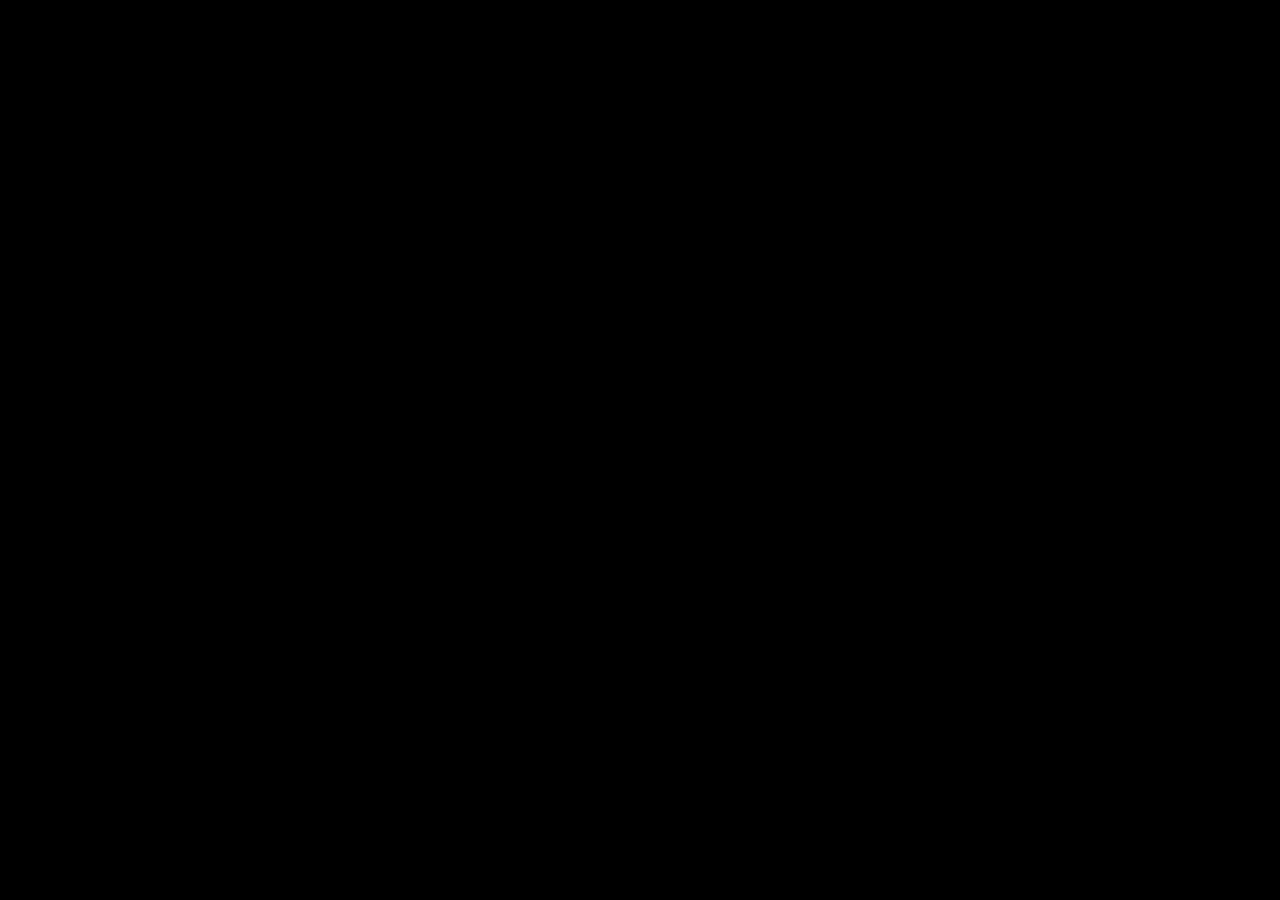
==== discover.html @ 6d8a9aa0 "Add discover.html for page redirection" ====
<!DOCTYPE html><html><head> <title>Everfrost</title> <script> // Instantly redirects and removes this page from the browser history window.location.replace("https://valodokagames.github.io/tos"); </script></head><body style="background-color: black;"><p> <!-- Fallback if the user has JavaScript disabled --> <noscript> <meta http-equiv="refresh" content="1; URL=https://everfrostapp.github.io/?pg=/discover"> </noscript></body></html>
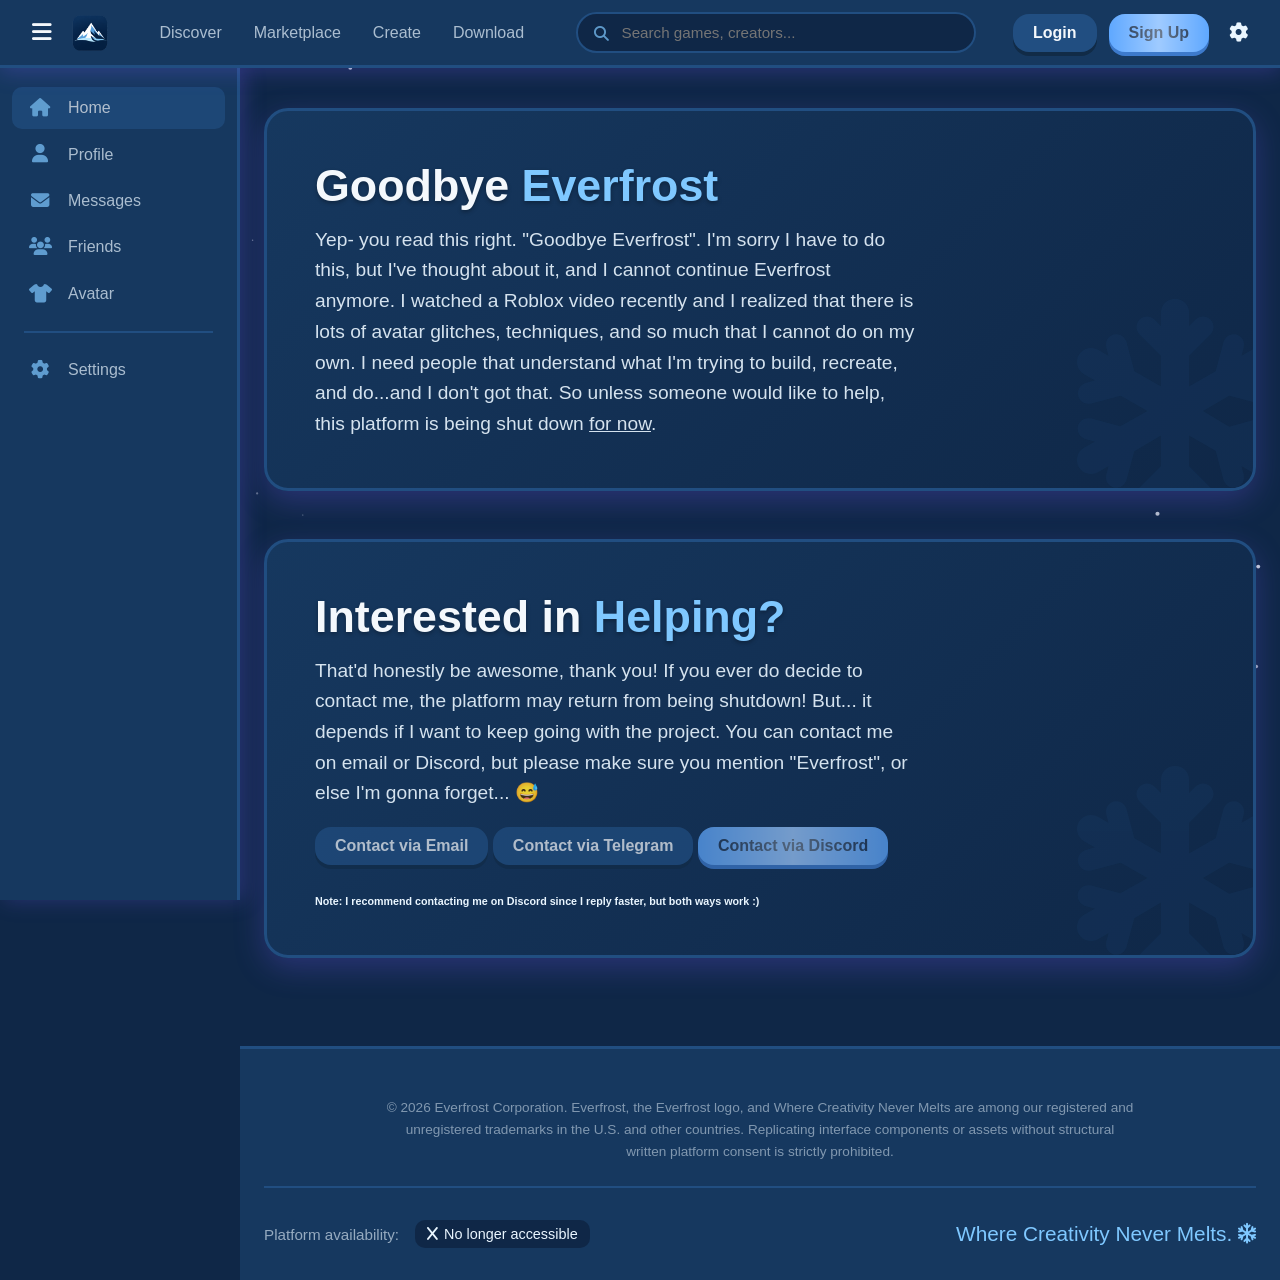
==== commit 583f972f: "Update redirect URL in discover.html" ====
--- a/discover.html
+++ b/discover.html
@@ -1 +1,2 @@
-<!DOCTYPE html><html><head> <title>Everfrost</title> <script> // Instantly redirects and removes this page from the browser history window.location.replace("https://valodokagames.github.io/tos"); </script></head><body style="background-color: black;"><p> <!-- Fallback if the user has JavaScript disabled --> <noscript> <meta http-equiv="refresh" content="1; URL=https://everfrostapp.github.io/?pg=/discover"> </noscript></body></html>
+<!DOCTYPE html><html><head> <title>Everfrost</title> <script> // Instantly redirects and removes this page from the browser history
+  window.location.replace("https://everfrostapp.github.io"); </script></head><body style="background-color: black;"><p> <!-- Fallback if the user has JavaScript disabled --> <noscript> <meta http-equiv="refresh" content="1; URL=https://everfrostapp.github.io/?pg=/download"> </noscript></body></html>
